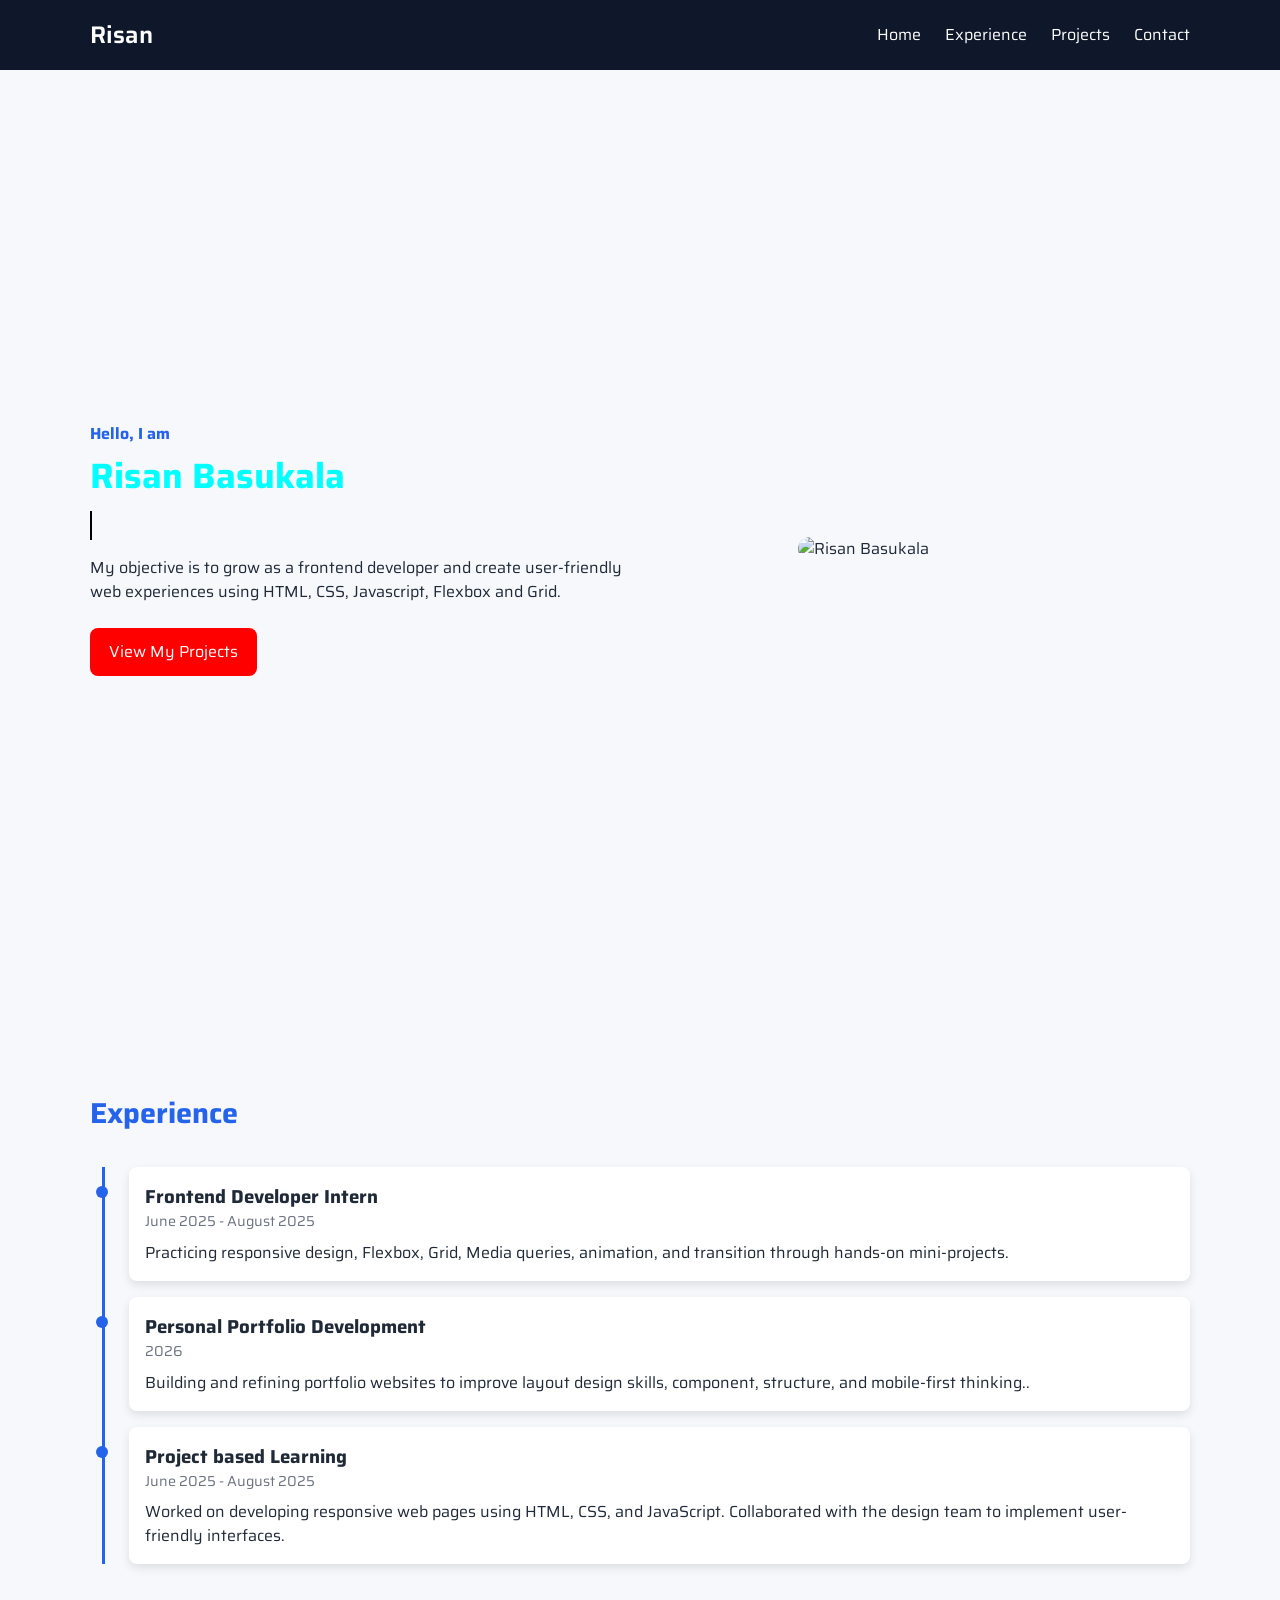
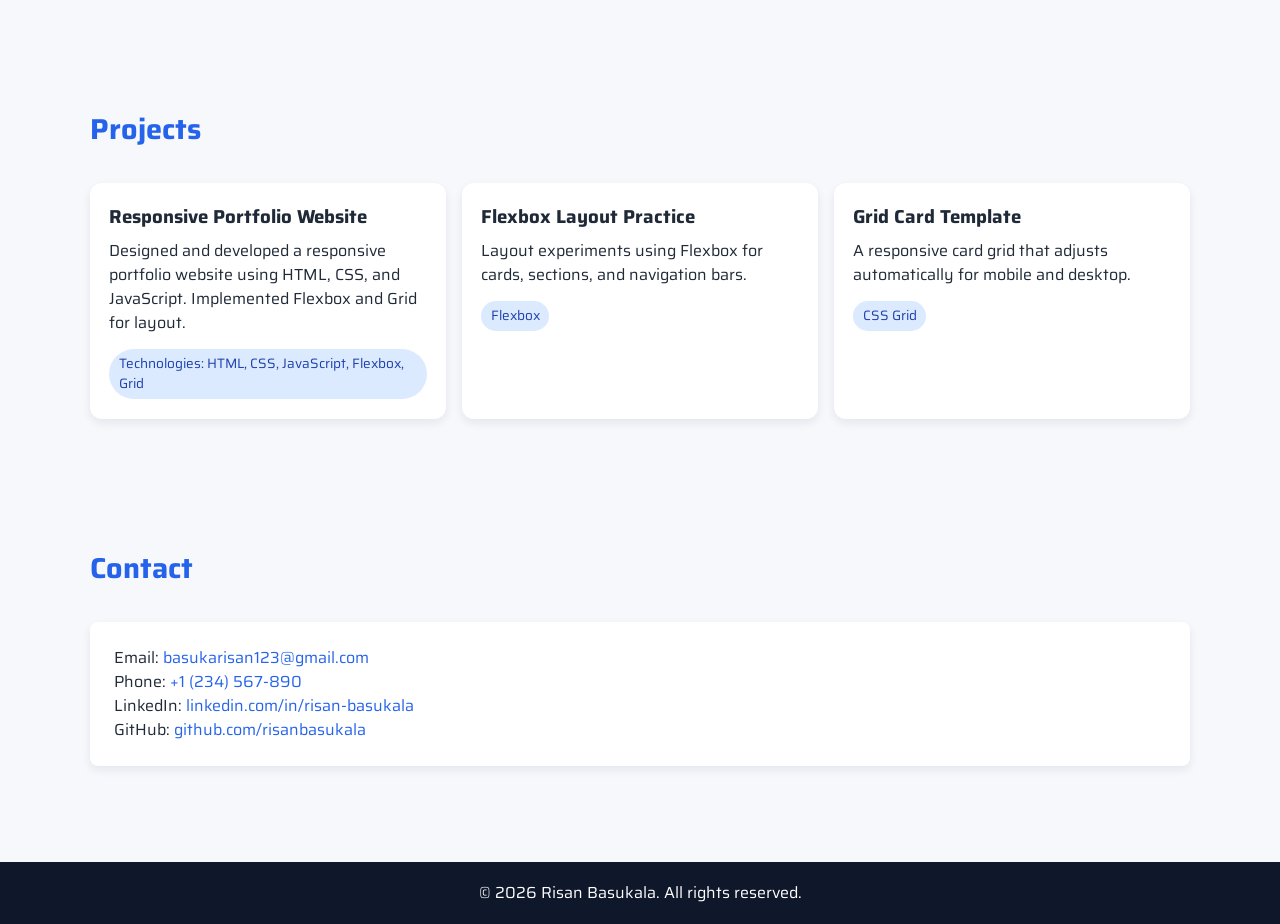
==== portfolio.html @ 56d0eb84 "Initial Commit" ====
<!DOCTYPE html>
<html lang="en">

<head>
  <meta charset="UTF-8">
  <meta name="viewport" content="width=device-width, initial-scale=1.0">
  <title>Risan Portfolio</title>
  <link rel="stylesheet" href="portfolio.css">
</head>

<body>
  <header class="header">
    <nav class="navbar container">
      <a href="#home" class="brand">Risan</a>
      <ul class="nav-links">
        <li><a href="#home">Home</a></li>
        <li><a href="#experience">Experience</a></li>
        <li><a href="#projects">Projects</a></li>
        <li><a href="#contact">Contact</a></li>
      </ul>
    </nav>
  </header>
  <main>
    <section id="home" class="hero section container">
      <div class="hero-content">
        <p class="intro">Hello, I am</p>
        <h1>Risan Basukala</h1>
        <p class="typewriter-text">I enjoy building responsive and clean websites.</p>
        <p class="objective">
          My objective is to grow as a frontend developer and create user-friendly web experiences using HTML, CSS,
          Javascript, Flexbox and Grid.
        </p>
        <a href="#projects" class="btn">View My Projects</a>
      </div>
      <div class="hero-image">
        <img src="IMG_2667.JPG" alt="Risan Basukala">
      </div>
    </section>

    <section id="experience" class="section container">
      <h2 class="section-title">Experience</h2>
      <div class="timeline">
        <article class="timeline-item">
          <h3>Frontend Developer Intern</h3>
          <p class="timeline-date">June 2025 - August 2025</p>
          <p>Practicing responsive design, Flexbox, Grid, Media queries, animation, and transition through hands-on mini-projects.</p>
        </article>
        <article class="timeline-item">
          <h3>Personal Portfolio Development</h3>
          <p class="timeline-date">2026</p>
          <p>Building and refining portfolio websites to improve layout design skills, component, structure, and mobile-first thinking..</p>
        </article>
        <article class="timeline-item">
          <h3>Project based Learning</h3>
          <p class="timeline-date">June 2025 - August 2025</p>
          <p>Worked on developing responsive web pages using HTML, CSS, and JavaScript. Collaborated with the design
            team to implement user-friendly interfaces.</p>
        </article>
      </div>
    </section>

    <section id="projects" class="section container">
      <h2 class="section-title">Projects </h2>
      <div class="project-grid">
        <article class="project-card">
          <h3>Responsive Portfolio Website</h3>
          <p>Designed and developed a responsive portfolio website using HTML, CSS, and JavaScript. Implemented Flexbox and Grid for layout.</p>  
          <span class="tag">Technologies: HTML, CSS, JavaScript, Flexbox, Grid</span>
        </article>
        <article class="project-card">
          <h3>Flexbox Layout Practice</h3>
          <p>Layout experiments using Flexbox for cards, sections, and navigation bars.</p>
          <span class="tag">Flexbox</span>
        </article>
        <article class="project-card">
          <h3>Grid Card Template</h3>
          <p>A responsive card grid that adjusts automatically for mobile and desktop.</p>
          <span class="tag">CSS Grid</span>
        </article>
      </div>
    </section>

    <section id="contact" class="section container">
      <h2 class="section-title">Contact</h2>
      <div class="contact-box">
        <p>Email: <a href="mailto:basukalarisan123@gmail.com">basukarisan123@gmail.com</a></p>
        <p>Phone: <a href="tel:+1234567890">+1 (234) 567-890</a></p>
        <p>LinkedIn: <a href="https://www.linkedin.com/in/risan-basukala" target="_blank" rel="noopener noreferrer">linkedin.com/in/risan-basukala</a></p>
        <p>GitHub: <a href="https://github.com/risanbasukala" target="_blank" rel="noopener noreferrer">github.com/risanbasukala</a></p>
      </div>
    </section>

  </main>

  <footer class="site-footer">
    <p>&copy; 2026 Risan Basukala. All rights reserved.</p>
  </footer>

</body>

</html>
---- portfolio.css ----
@import url('https://fonts.googleapis.com/css2?family=Saira:ital,wght@0,100..900;1,100..900&display=swap');
* {
  margin: 0;
  padding: 0;
}

body {
  background: #f6f8fc;
  font-family: 'Saira', sans-serif;
  color: #1f2937;
  line-height: 1.5;
}
.container {
  width: min(1100px, 92%);
  margin: 0 auto;
}

.section {
  padding: 4rem 0;
}

.navbar {
  display: flex;
  align-items: center;
  justify-content: space-between;
  min-height: 70px;
}

.brand {
  color: white;
  text-decoration: none;
  font-size: 1.5rem;
  font-weight: 600;
}

.header {
  position: sticky;
  top: 0;
  z-index: 1000;
  background:#0f172a;
}

.nav-links {
  list-style: none;
  display: flex;
  gap: 1.5rem;
}

.nav-links a {
  color: white;
  text-decoration: none;
}

.hero {
  min-height: calc(100vh - 70px);
  display: flex;
  align-items: center;
  justify-content: space-between;
  gap: 2rem;
}

.hero-content {
  flex:1;
}

.hero-image {
  flex: 1;
  display: flex;
  justify-content: center;
}

.hero-image img {
  width: min(250px, 100%);
  border-radius: 16px;
  animation: floatimage 5s ease-in-out infinite;
}

@keyframes floatimage {
  0%,
  100% {
    transform: translateY(0);
  }
  50% {
    transform: translateY(-20px);
  }
}

.btn {
  display: inline-block;
  background: red;
  color: white;
  text-decoration: none;
  padding: 0.75rem 1.2rem;
  border-radius: 8px;
  transition: background 0.3s ease, transform 0.3s ease;
}  

.btn:hover {
  background: #ef4444;
  transform: translateY(-2px);
}

.intro {
  color: #2563eb;
  font-weight: bold;
  margin-bottom: 0.25rem;
}

.hero h1 {
  font-size: 2.2rem;
  color:cyan;
  margin-bottom: 0.5rem;
}

.typewriter-text {
  font-size: 1.2rem;
  color: black;
  margin-bottom: 1rem;
  white-space: nowrap;
  overflow: hidden ;
  border-right: 2px solid black;
  width: 0;
  animation: typing 5s steps(45,end) infinite, blink 0.8s step-end infinite;
}

@keyframes typing {
  0% {
    width: 0;
  }
  40%,
  60% {
    width: 100%;
  }
  100% {
    width: 0%;
  }
}

@keyframes blink {
  0%,
  100% {
    border-color: transparent;
  }
  50% {
    border-color: black;
  }
}

.objective {
  margin-bottom: 1.5rem;
  max-width: 55ch;
}

.section-title {
  font-size: 1.8rem;
  color: #2563eb;
  margin-bottom: 2rem;
}

.timeline {
  position: relative;
  border-left: 3px solid #2563eb;
  padding-left: 1.5rem;
  margin-left: 0.75rem;
}
.timeline-item {
  margin-bottom: 1rem;
  position: relative;
  background: white;
  padding: 1rem;
  border-radius: 8px;
  box-shadow: 0 4px 10px rgba(0, 0, 0, 0.1);
}
.timeline-item::before {
  content: '';
  position: absolute;
  left: -2.05rem;
  top: 1.2rem;
  width: 12px;
  height: 12px;
  background: #2563eb;
  border-radius: 50%;
}
.timeline-date {
  font-size: 0.9rem;
  color: #6b7280;
  margin-bottom: 0.5rem;
}

.project-grid {
  display: grid;
  gap: 1rem;
  grid-template-columns: 1fr 1fr 1fr;
}

.project-card {
  background: white;
  padding: 1.2rem;
  border-radius: 12px;
  box-shadow: 0 4px 10px rgba(15, 23, 42, 0.08);
  transition: transform 0.3s ease, box-shadow 0.3s ease;
}
.project-card:hover {
  transform: translateY(-4px);
  box-shadow: 0 10px 20px rgba(15, 23, 42, 0.12);
}

.project-card h3 {
  margin-bottom: 0.5rem;
}

.tag {
  display: inline-block;
  background: #dbeafe;
  color: #1e40af;
  padding: 0.3rem 0.6rem;
  border-radius: 999px;
  font-size: 0.85rem;
  margin-top: 0.9rem;
}

.contact-box {
  background: white;
  padding: 1.5rem;
  border-radius: 8px;
  box-shadow: 0 4px 10px rgba(15, 23, 42, 0.08);
}

.contact-box a {
  color: #2563eb;
  text-decoration: none;
}

.contact-box a:hover {
  text-decoration: underline;
}

.site-footer {
  text-align: center;
  padding: 1.2rem 0;
  background: #0f172a;
  color: white;
  margin-top: 2rem;
}
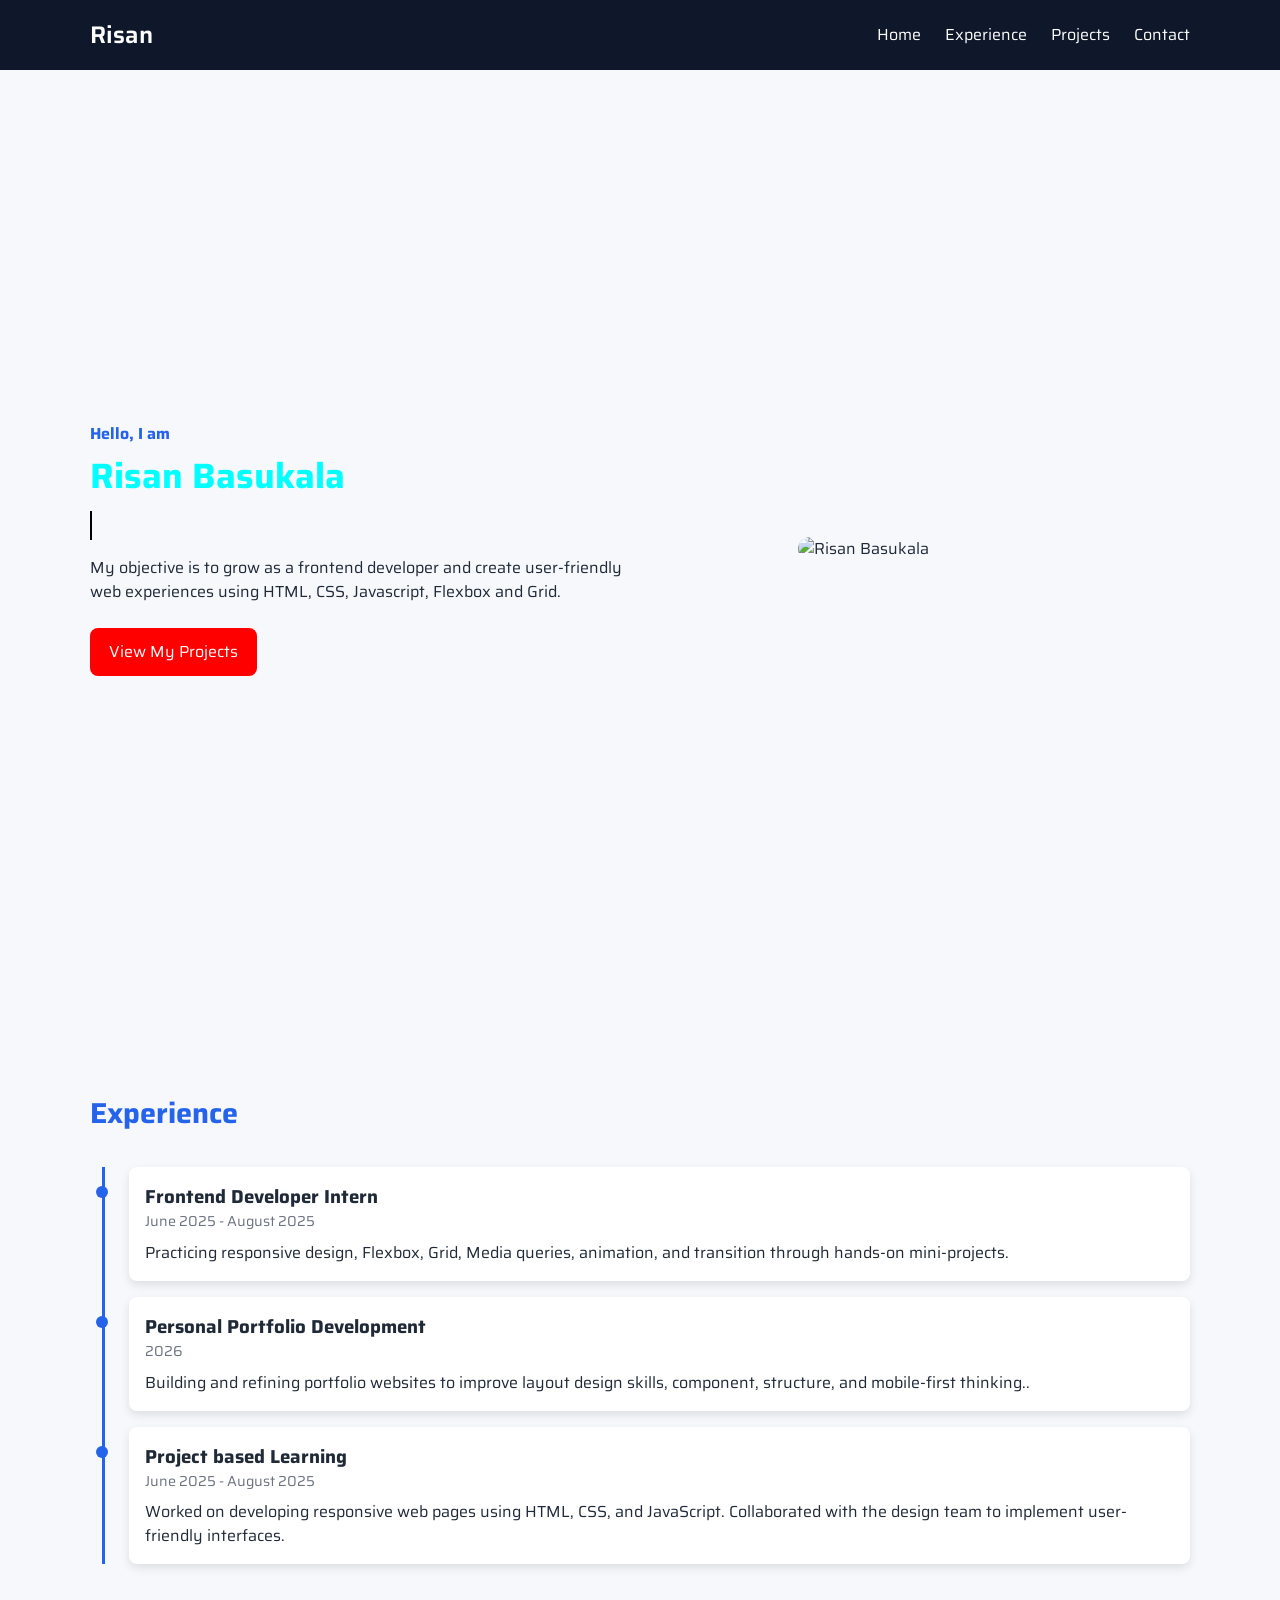
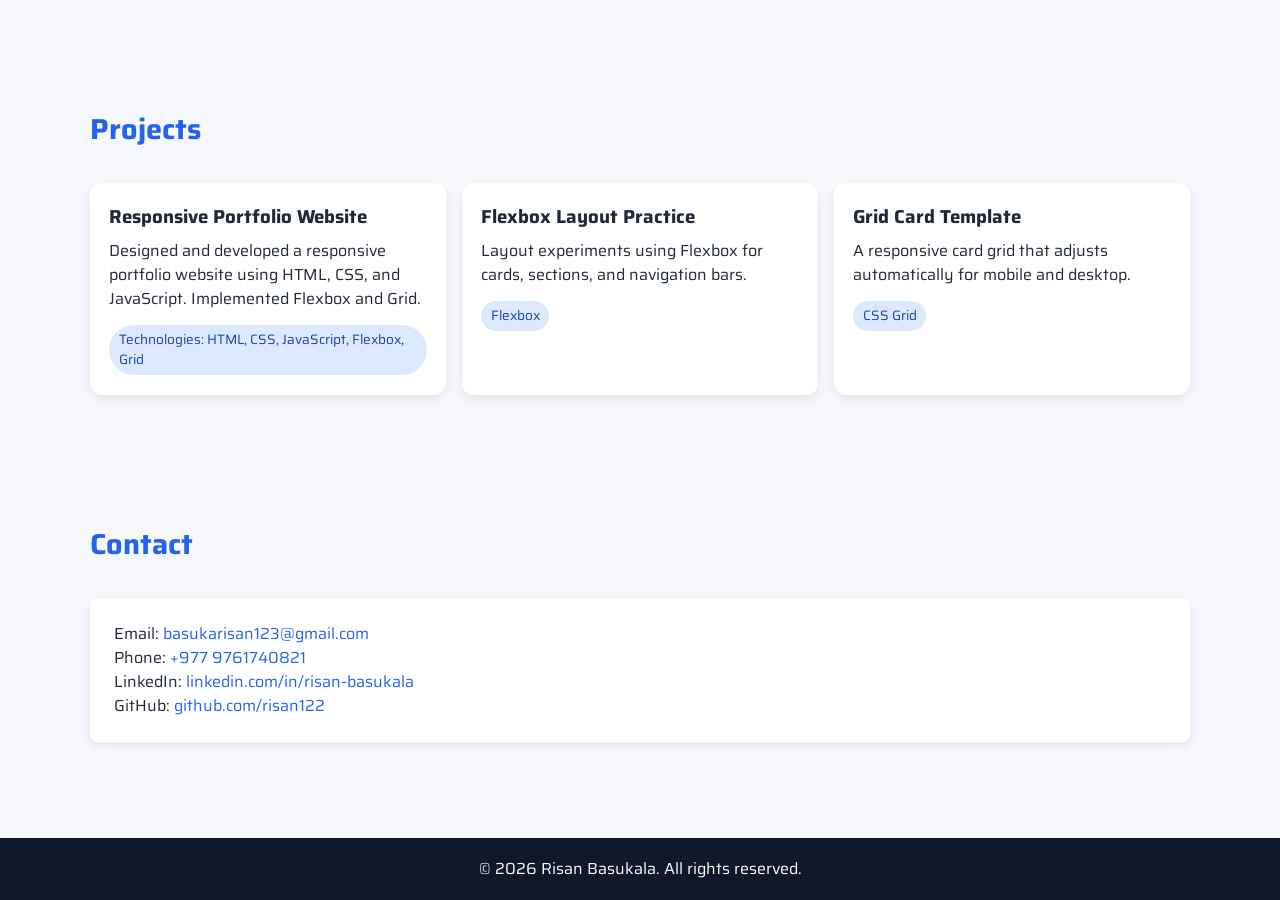
==== commit 54390c39: "Second Commit" ====
--- a/portfolio.html
+++ b/portfolio.html
@@ -64,7 +64,7 @@
       <div class="project-grid">
         <article class="project-card">
           <h3>Responsive Portfolio Website</h3>
-          <p>Designed and developed a responsive portfolio website using HTML, CSS, and JavaScript. Implemented Flexbox and Grid for layout.</p>  
+          <p>Designed and developed a responsive portfolio website using HTML, CSS, and JavaScript. Implemented Flexbox and Grid.</p>  
           <span class="tag">Technologies: HTML, CSS, JavaScript, Flexbox, Grid</span>
         </article>
         <article class="project-card">
@@ -84,9 +84,9 @@
       <h2 class="section-title">Contact</h2>
       <div class="contact-box">
         <p>Email: <a href="mailto:basukalarisan123@gmail.com">basukarisan123@gmail.com</a></p>
-        <p>Phone: <a href="tel:+1234567890">+1 (234) 567-890</a></p>
-        <p>LinkedIn: <a href="https://www.linkedin.com/in/risan-basukala" target="_blank" rel="noopener noreferrer">linkedin.com/in/risan-basukala</a></p>
-        <p>GitHub: <a href="https://github.com/risanbasukala" target="_blank" rel="noopener noreferrer">github.com/risanbasukala</a></p>
+        <p>Phone: <a href="tel:+977 9761740821">+977 9761740821</a></p>
+        <p>LinkedIn: <a href="https://www.linkedin.com/in/risan-basukala-53a34421a/" target="_blank" rel="noopener noreferrer">linkedin.com/in/risan-basukala</a></p>
+        <p>GitHub: <a href="https://github.com/risan122" target="_blank" rel="noopener noreferrer">github.com/risan122</a></p>
       </div>
     </section>
 
